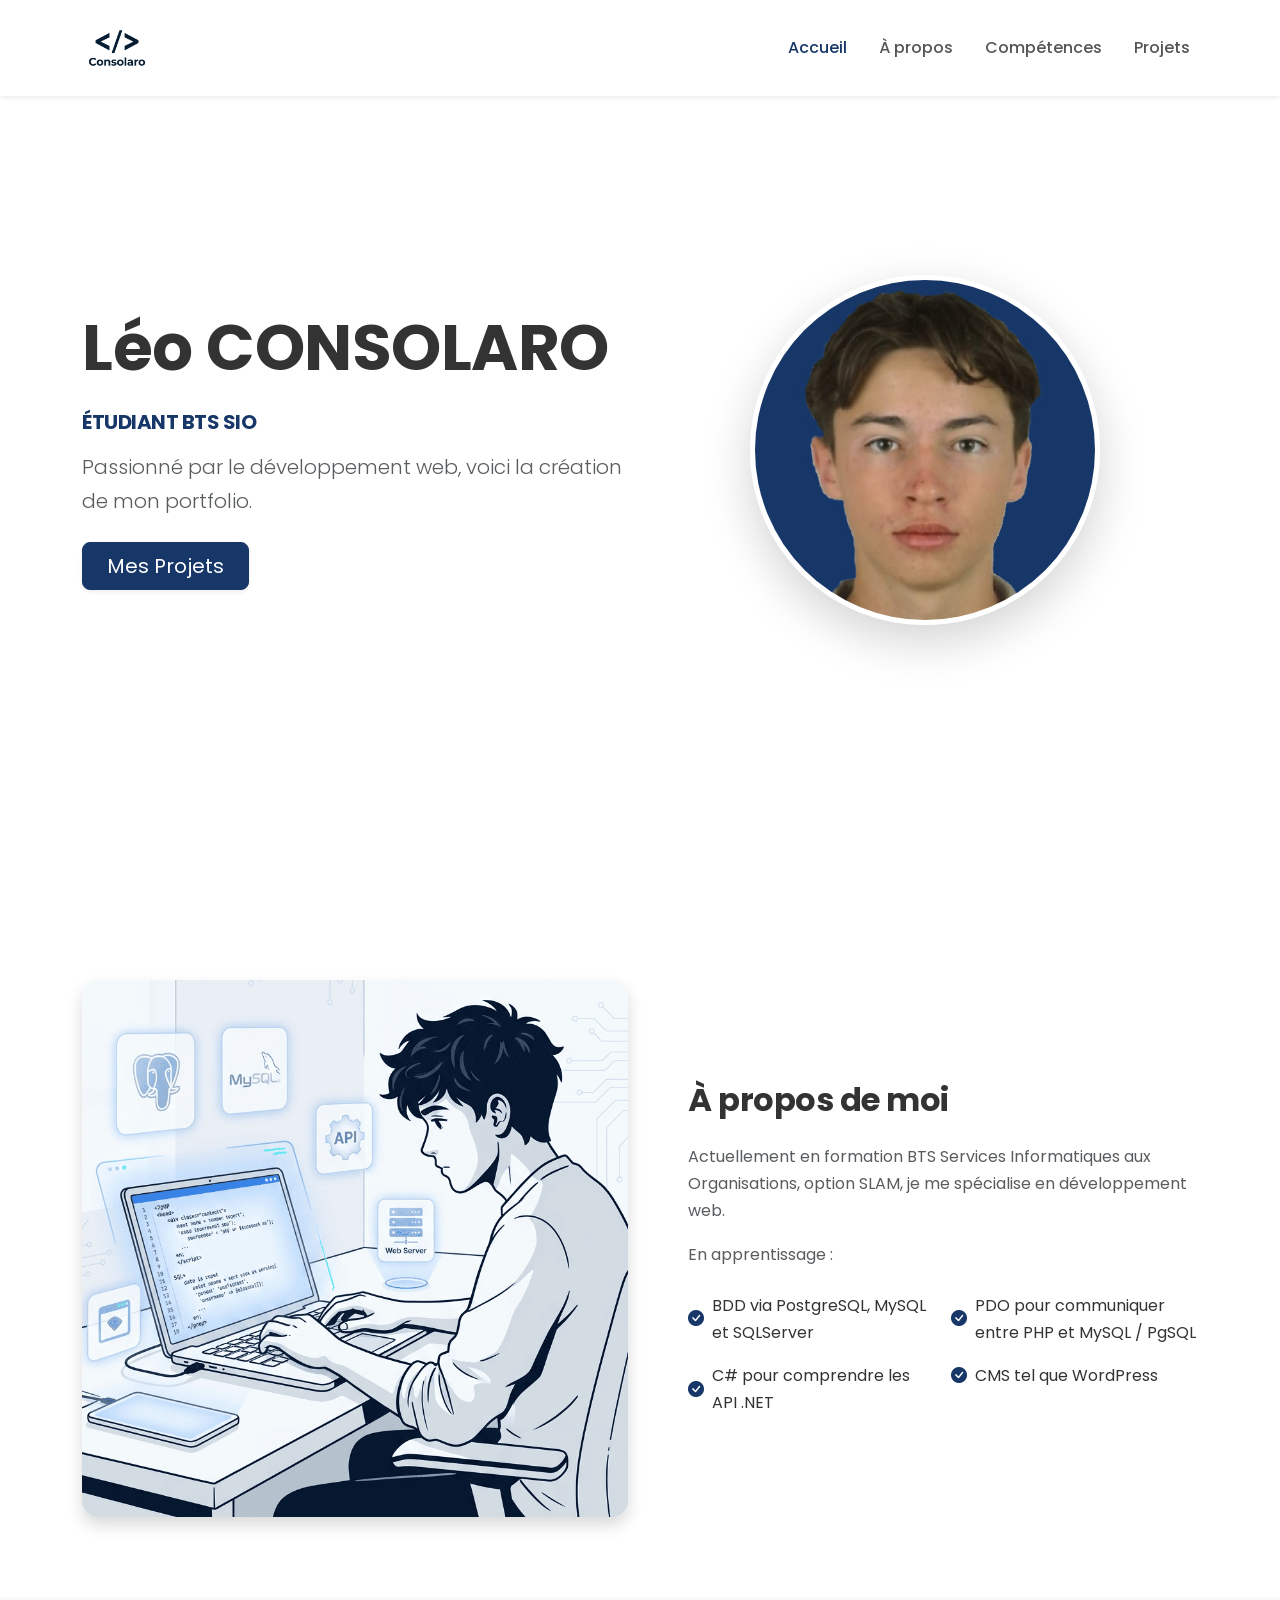
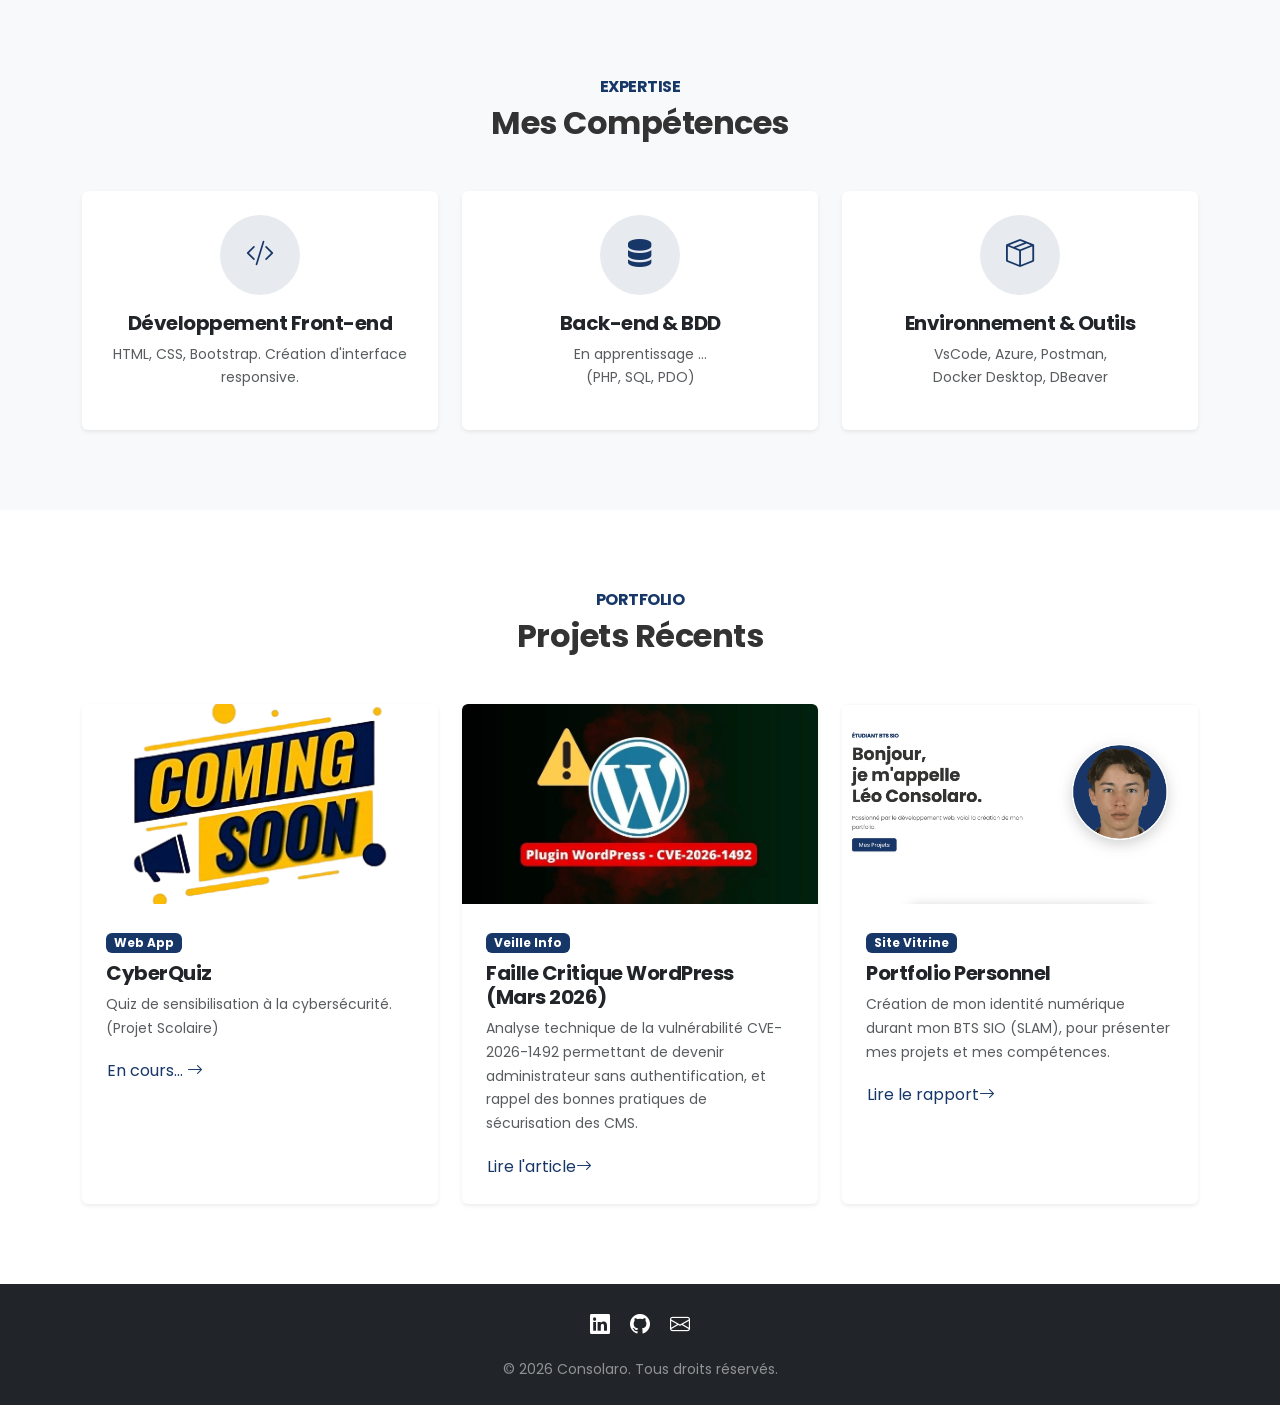
==== index.html @ ba916965 "Modification png/jpg en webp" ====
<!DOCTYPE html>
<html lang="fr">

<head>
    <meta charset="UTF-8">
    <meta name="viewport" content="width=device-width, initial-scale=1.0">
    <title>Portfolio BTS SIO - Léo Consolaro</title>
    <!-- Favicon -->
    <link rel="icon" type="image/webp" sizes="32x32" href="Portfoliofavicon.webp">
    <!-- Bootstrap 5 CSS -->
    <link href="https://cdn.jsdelivr.net/npm/bootstrap@5.3.0/dist/css/bootstrap.min.css" rel="stylesheet">
    <!-- Icônes Bootstrap -->
    <link rel="stylesheet" href="https://cdn.jsdelivr.net/npm/bootstrap-icons@1.10.0/font/bootstrap-icons.css">
    <!-- Google Fonts -->
    <link href="https://fonts.googleapis.com/css2?family=Poppins:wght@300;400;600;700&display=swap" rel="stylesheet">
    <!-- CSS-->
    <link rel="stylesheet" href="style.css">
</head>

<body data-bs-spy="scroll" data-bs-target="#navbar-example" data-bs-offset="80">
    <header>
        <!-- Navigation -->
        <nav id="navbar-example" class="navbar navbar-expand-lg fixed-top navbar-light bg-white shadow-sm">
            <div class="container">
                <a href="#accueil">
                    <img class="navbar-brand fw-bold" src="logo.webp" alt="Logo d'un étudiant BTS SIO Option SLAM"
                        id="logonavbar">
                </a>
                <button class="navbar-toggler" type="button" data-bs-toggle="collapse" data-bs-target="#navbarNav"
                    aria-controls="navbarNav" aria-expanded="false" aria-label="Toggle navigation">
                    <span class="navbar-toggler-icon"></span>
                </button>
                <div class="collapse navbar-collapse justify-content-end" id="navbarNav">
                    <ul class="navbar-nav">
                        <li class="nav-item"><a class="nav-link active" href="#accueil">Accueil</a></li>
                        <li class="nav-item"><a class="nav-link" href="#a-propos">À propos</a></li>
                        <li class="nav-item"><a class="nav-link" href="#competences">Compétences</a></li>
                        <li class="nav-item"><a class="nav-link" href="#projets">Projets</a></li>
                    </ul>
                </div>
            </div>
        </nav>
    </header>
    <main>
        <!-- Section Accueil (Hero) -->
        <section id="accueil" class="d-flex align-items-center min-vh-100 bg-light-gradient">
            <div class="container">
                <div class="row align-items-center">
                    <div class="col-lg-6 order-2 order-lg-1 hero-text">
                        
                        <h1 class="display-3 fw-bold mb-4">Léo CONSOLARO</h1>
                        <h5 class="text-uppercase text-primary fw-bold mb-3">Étudiant BTS SIO</h5>
                        <p class="lead text-muted mb-4">Passionné par le développement web, voici la création de mon
                            portfolio.</p>
                        <div class="d-flex gap-3">
                            <a href="#projets" class="btn btn-primary btn-lg px-4 shadow-sm">Mes Projets</a>
                        </div>
                    </div>
                    <div class="col-lg-6 order-1 order-lg-2 text-center mb-5 mb-lg-0">
                        <div class="photo-wrapper mx-auto">
                            <img src="Photo1.webp" alt="Photo d'étudiant en BTS SIO Option SLAM"
                                class="img-fluid rounded-circle shadow-lg profile-img">
                        </div>
                    </div>
                </div>
            </div>
        </section>

        <!-- Section À propos -->
        <section id="a-propos" class="py-6">
            <div class="container">
                <div class="row align-items-center">
                    <div class="col-lg-6 mb-4 mb-lg-0">
                        <img src="Photo2.webp" alt="Image d'étudiant en BTS SIO pendant qu'il code."
                            class="img-fluid rounded-4 shadow">
                    </div>
                    <div class="col-lg-6 ps-lg-5">
                        <h2 class="fw-bold mb-4">À propos de moi</h2>
                        <p class="text-muted">Actuellement en formation BTS Services Informatiques aux Organisations,
                            option SLAM, je me spécialise en développement web.</p>
                        <p class="text-muted mb-4">En apprentissage :</p>

                        <div class="row g-3">
                            <div class="col-sm-6">
                                <div class="d-flex align-items-center">
                                    <i class="bi bi-check-circle-fill text-primary me-2"></i>
                                    <span>BDD via PostgreSQL, MySQL et SQLServer</span>
                                </div>
                            </div>
                            <div class="col-sm-6">
                                <div class="d-flex align-items-center">
                                    <i class="bi bi-check-circle-fill text-primary me-2"></i>
                                    <span>PDO pour communiquer entre PHP et MySQL / PgSQL</span>
                                </div>
                            </div>
                            <div class="col-sm-6">
                                <div class="d-flex align-items-center">
                                    <i class="bi bi-check-circle-fill text-primary me-2"></i>
                                    <span>C# pour comprendre les API .NET</span>
                                </div>
                            </div>
                            <div class="col-sm-6">
                                <div class="d-flex align-items-center">
                                    <i class="bi bi-check-circle-fill text-primary me-2"></i>
                                    <span>CMS tel que WordPress</span>
                                </div>
                            </div>
                        </div>
                    </div>
                </div>
        </section>

        <!-- Section Compétences -->
        <section id="competences" class="py-6 bg-light">
            <div class="container">
                <div class="text-center mb-5">
                    <h6 class="text-primary text-uppercase fw-bold">Expertise</h6>
                    <h2 class="fw-bold">Mes Compétences</h2>
                </div>
                <div class="row g-4">
                    <!-- Carte Compétence 1 -->
                    <div class="col-md-4">
                        <div class="card h-100 border-0 shadow-sm p-4 text-center hover-card">
                            <div
                                class="icon-box mx-auto bg-primary-subtle text-primary rounded-circle mb-3 d-flex align-items-center justify-content-center">
                                <i class="bi bi-code-slash fs-3"></i>
                            </div>
                            <h5 class="fw-bold">Développement Front-end</h5>
                            <p class="text-muted small">HTML, CSS, Bootstrap. Création d'interface responsive.</p>
                        </div>
                    </div>
                    <!-- Carte Compétence 2 -->
                    <div class="col-md-4">
                        <div class="card h-100 border-0 shadow-sm p-4 text-center hover-card">
                            <div
                                class="icon-box mx-auto bg-primary-subtle text-primary rounded-circle mb-3 d-flex align-items-center justify-content-center">
                                <i class="bi bi-server fs-3"></i>
                            </div>
                            <h5 class="fw-bold">Back-end & BDD</h5>
                            <p class="text-muted small">En apprentissage ...<br>(PHP, SQL, PDO)</p>
                        </div>
                    </div>
                    <!-- Carte Compétence 3 -->
                    <div class="col-md-4">
                        <div class="card h-100 border-0 shadow-sm p-4 text-center hover-card">
                            <div
                                class="icon-box mx-auto bg-primary-subtle text-primary rounded-circle mb-3 d-flex align-items-center justify-content-center">
                                <i class="bi bi-box-seam fs-3"></i>
                            </div>
                            <h5 class="fw-bold">Environnement & Outils</h5>
                            <p class="text-muted small">VsCode, Azure, Postman,<br>Docker Desktop, DBeaver</p>
                        </div>
                    </div>
                </div>
            </div>
        </section>

        <!-- Section Projets -->
        <section id="projets" class="py-6">
            <div class="container">
                <div class="text-center mb-5">
                    <h6 class="text-primary text-uppercase fw-bold">Portfolio</h6>
                    <h2 class="fw-bold">Projets Récents</h2>
                </div>
                <div class="row g-4">
                    <!-- Projet 3 -->
                    <div class="col-lg-4 col-md-6">
                        <div class="card border-0 shadow-sm h-100 project-card">
                            <img src="ComingSoon.webp" class="card-img-top" alt="Image d'attente Projet BTS SIO"
                                style="height: 200px; object-fit: cover;">
                            <div class="card-body p-4">
                                <span class="badge bg-primary mb-2">Web App</span>
                                <h5 class="card-title fw-bold">CyberQuiz</h5>
                                <p class="card-text text-muted small">Quiz de sensibilisation à la
                                    cybersécurité.<br>(Projet Scolaire)</p>
                                <a class="btn btn-link text-primary text-decoration-none p-0">En cours... <i
                                        class="bi bi-arrow-right"></i></a>
                            </div>
                        </div>
                    </div>
                    <!-- Projet 2 -->
                    <div class="col-lg-4 col-md-6">
                        <div class="card border-0 shadow-sm h-100 project-card">
                            <img src="PhotoProjet2.webp" class="card-img-top" alt="Faille Critique WordPress"
                                style="height: 200px; object-fit: cover;">
                            <div class="card-body p-4">
                                <span class="badge bg-primary mb-2">Veille Info</span>
                                <h5 class="card-title fw-bold">Faille Critique WordPress (Mars 2026)</h5>
                                <p class="card-text text-muted small"> Analyse technique de la vulnérabilité
                                    CVE-2026-1492 permettant de devenir administrateur sans authentification, et
                                    rappel des bonnes pratiques de sécurisation des CMS.</p>
                                <a href="projet2.html" class="btn btn-link text-primary text-decoration-none p-0">Lire
                                    l'article<i class="bi bi-arrow-right"></i></a>
                            </div>
                        </div>
                    </div>
                    <!-- Projet 1 -->
                    <div class="col-lg-4 col-md-6">
                        <div class="card border-0 shadow-sm h-100 project-card">
                            <img src="PhotoProjet1.webp" class="card-img-top" alt="Portfolio BTS SIO"
                                style="height: 200px; object-fit: cover;">
                            <div class="card-body p-4">
                                <span class="badge bg-primary mb-2">Site Vitrine</span>
                                <h5 class="card-title fw-bold">Portfolio Personnel</h5>
                                <p class="card-text text-muted small">Création de mon identité numérique durant mon
                                    BTS
                                    SIO (SLAM), pour présenter mes projets et mes compétences.</p>
                                <a href="projet1.html" class="btn btn-link text-primary text-decoration-none p-0">Lire
                                    le
                                    rapport<i class="bi bi-arrow-right"></i></a>
                            </div>
                        </div>
                    </div>
                </div>
            </div>
        </section>
    </main>
    <!-- Footer -->
    <footer class="bg-dark text-white py-4 mt-auto">
        <div class="container text-center">
            <div class="mb-3 social-links">
                <a href="https://www.linkedin.com/in/l%C3%A9o-consolaro/" class="text-white text-decoration-none mx-2"
                    target="_blank"><i class="bi bi-linkedin fs-5"></i></a>
                <a href="https://github.com/LeoConsolaro" class="text-white text-decoration-none mx-2"
                    target="_blank"><i class="bi bi-github fs-5"></i></a>
                <a href="mailto:leoconso21@gmail.com" alt="mail: leoconso21@gmail.com"
                    class="text-white text-decoration-none mx-2"><i class="bi bi-envelope fs-5"></i></a>
            </div>
            <p class="small mb-0 opacity-50">&copy; 2026 Consolaro. Tous droits réservés.</p>
        </div>
    </footer>

    <!-- Bootstrap -->
    <script src="https://cdn.jsdelivr.net/npm/bootstrap@5.3.0/dist/js/bootstrap.bundle.min.js"></script>
    <!-- JavaScript -->
    <script src="script.js"></script>
</body>

</html>
---- style.css ----
:root {
    /* Couleur extraite photo */
    --primary-color: #173768; 
    --primary-hover: #0f264a;
    --font-main: 'Poppins', sans-serif;
}

body {
    font-family: var(--font-main);
    color: #333;
    line-height: 1.7;
}

/* Sections spacing */
.py-6 {
    padding-top: 5rem;
    padding-bottom: 5rem;
}

/* Typography Overrides */
h1, h2, h3, h4, h5, h6 {
    font-weight: 700;
    letter-spacing: -0.5px;
}

/* Text Colors */
.text-primary {
    color: var(--primary-color) !important;
}

.bg-primary {
    background-color: var(--primary-color) !important;
}

.bg-primary-subtle {
    background-color: rgba(23, 55, 104, 0.1) !important;
}

/* Buttons */
.btn-primary {
    background-color: var(--primary-color);
    border-color: var(--primary-color);
    transition: all 0.3s ease;
}

.btn-primary:hover {
    background-color: var(--primary-hover);
    border-color: var(--primary-hover);
    transform: translateY(-2px);
}

.btn-outline-dark:hover {
    background-color: #212529;
    color: #fff;
    transform: translateY(-2px);
}

/* Navbar */
.navbar-nav .nav-link {
    font-weight: 500;
    color: #555;
    margin-left: 1rem;
    position: relative;
}

.navbar-nav .nav-link.active,
.navbar-nav .nav-link:hover {
    color: var(--primary-color);
}

/* Image Profil */
.profile-img {
    border: 5px solid white;
    max-width: 350px;
    width: 100%;
    /* Petit effet subtil pour lisser */
    object-fit: cover;
}

/* Cards & Hover Effects */
.hover-card {
    transition: transform 0.3s ease, box-shadow 0.3s ease;
}

.hover-card:hover {
    transform: translateY(-10px);
    box-shadow: 0 1rem 3rem rgba(0,0,0,.1) !important;
}

.icon-box {
    width: 80px;
    height: 80px;
}

.project-card {
    transition: transform 0.3s ease;
    overflow: hidden;
}

.project-card:hover {
    transform: translateY(-5px);
}

/* Form inputs */
.form-control:focus {
    box-shadow: none;
    border: 1px solid var(--primary-color);
    background-color: #fff;
}

/* Social links in footer */
.social-links a i {
    transition: transform 0.3s;
}
.social-links a:hover i {
    transform: scale(1.2);
    color: #ccc;
}

#logonavbar{
    width:70px;
}

@media (max-width: 768px){
    #logonavbar{
        width: 40px;
    }
     #accueil {
        padding-top: 100px; 
    }
}

/* Utilitaires pour réutiliser votre couleur bleue */
.text-primary-dark {
    color: var(--primary-dark) !important;
}

.bg-primary-dark {
    background-color: var(--primary-dark) !important;
}

.hover-primary:hover {
    color: var(--primary-dark) !important;
    transition: color 0.3s ease;
}

/* Style spécifique pour le contenu de l'article */
.article-content p {
    font-size: 1.1rem;
    line-height: 1.8;
    color: #4a5568;
}

.article-content h2 {
    color: #2d3748;
}

.article-content code {
    background-color: #f1f5f9;
    padding: 0.2rem 0.4rem;
    border-radius: 4px;
    color: #e53e3e;
    font-size: 0.9em;
}

/* Ajustement de la navbar */
.navbar-brand span:first-child {
    line-height: 1;
}

.navbar-brand span:last-child {
    letter-spacing: 1px;
    text-transform: uppercase;
    font-weight: 800;
}
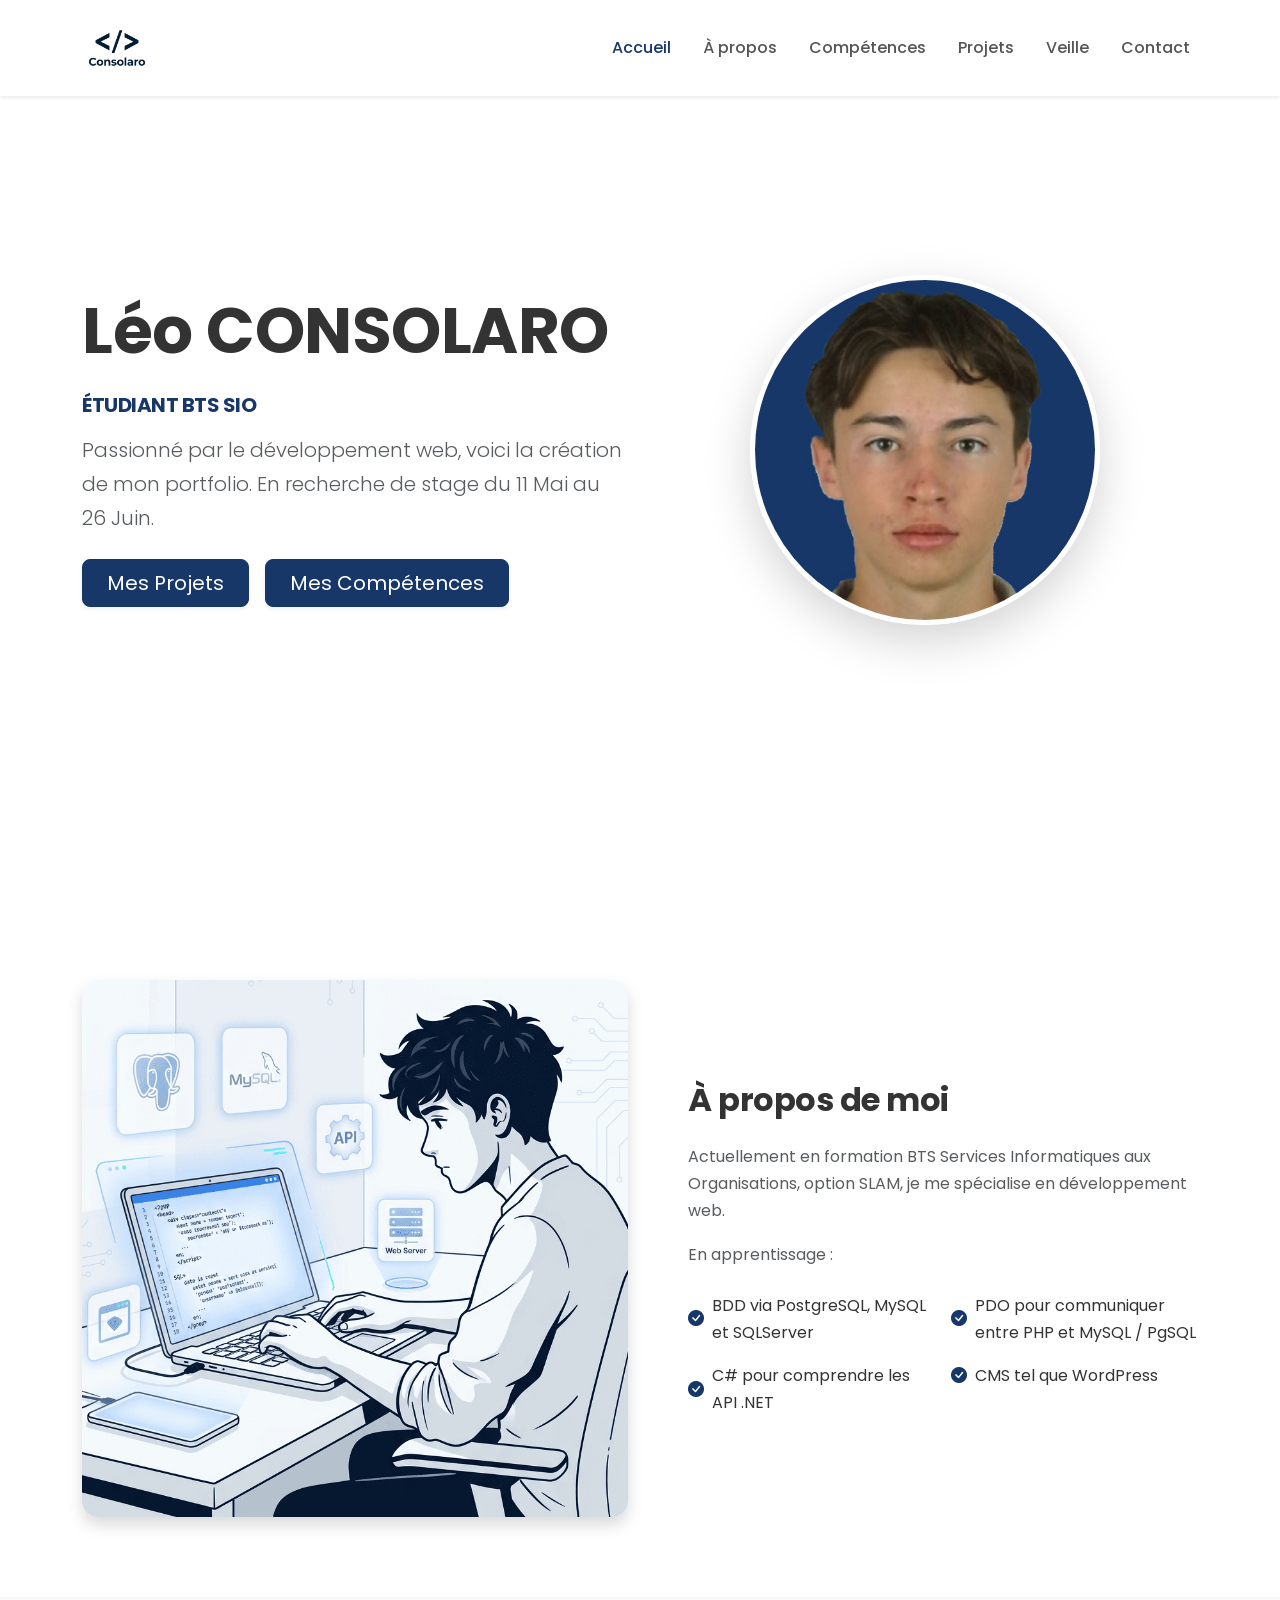
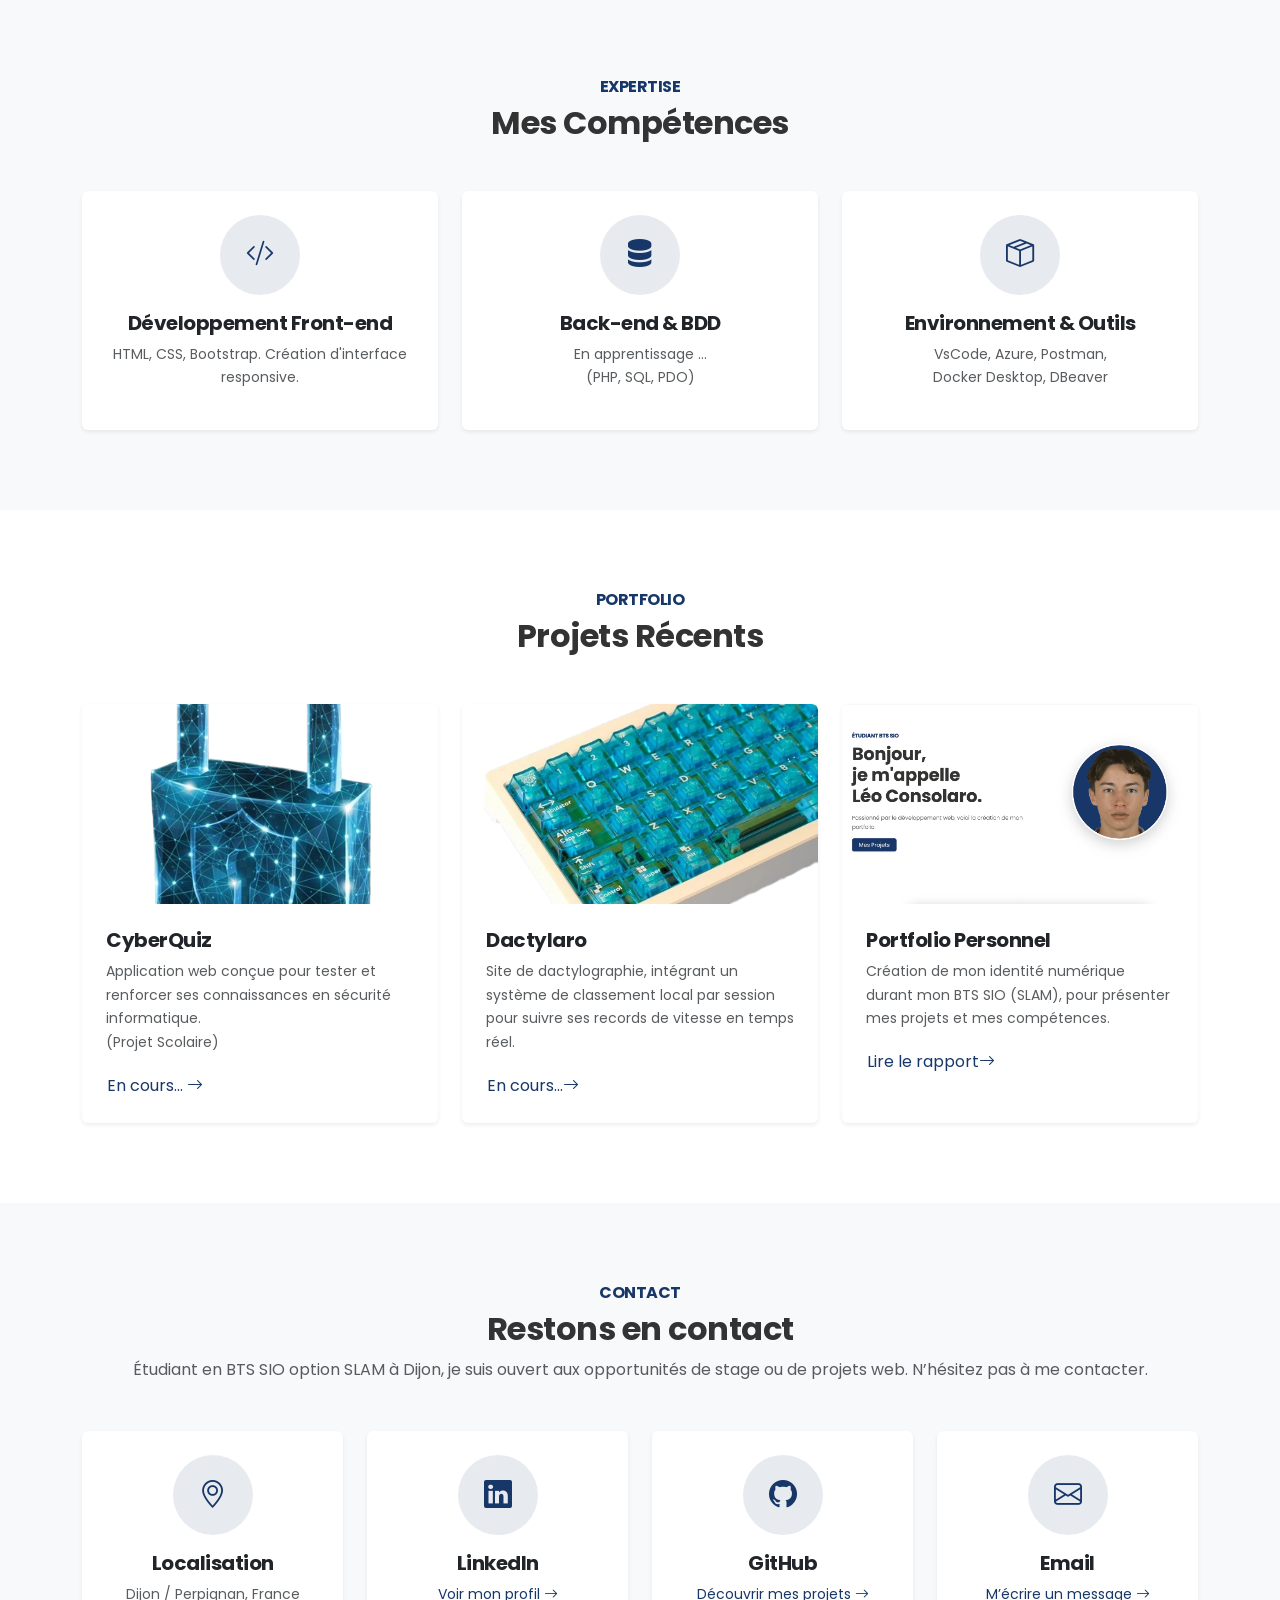
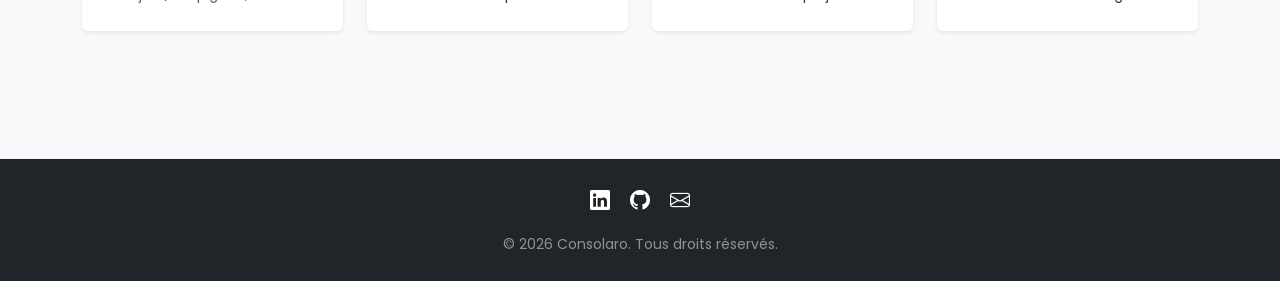
==== commit 4e298cdb: "Ajout catégories Veille + Contact et changement Projets Récents" ====
--- a/index.html
+++ b/index.html
@@ -4,9 +4,25 @@
 <head>
     <meta charset="UTF-8">
     <meta name="viewport" content="width=device-width, initial-scale=1.0">
+    <meta name="description"
+        content="Portfolio web de Léo Consolaro, étudiant BTS SIO SLAM à Dijon, présentant ses compétences en développement front‑end, back‑end, et cybersécurité à travers des projets web lors de son apprentissage.">
+    <meta name="robots" content="index, follow">
+    <meta name="google-site-verification" content="atQ6K7RKg30ZGMltz-yJf18lIz9Z-2QzzyhZ0rAN-hM" />
+
+    <!-- Schema.org JSON-LD pour Person par IA-->
+    <script type="application/ld+json">
+  {
+    "@context": "https://schema.org",
+    "@type": "Person",
+    "name": "Léo Consolaro",
+    "jobTitle": "Étudiant BTS SIO SLAM",
+    "url": "https://leoconsolaro.github.io/"
+  }
+  </script>
+
     <title>Portfolio BTS SIO - Léo Consolaro</title>
     <!-- Favicon -->
-    <link rel="icon" type="image/webp" sizes="32x32" href="Portfoliofavicon.webp">
+    <link rel="icon" type="image/webp" sizes="32x32" href="assets/Portfoliofavicon.webp">
     <!-- Bootstrap 5 CSS -->
     <link href="https://cdn.jsdelivr.net/npm/bootstrap@5.3.0/dist/css/bootstrap.min.css" rel="stylesheet">
     <!-- Icônes Bootstrap -->
@@ -23,8 +39,8 @@
         <nav id="navbar-example" class="navbar navbar-expand-lg fixed-top navbar-light bg-white shadow-sm">
             <div class="container">
                 <a href="#accueil">
-                    <img class="navbar-brand fw-bold" src="logo.webp" alt="Logo d'un étudiant BTS SIO Option SLAM"
-                        id="logonavbar">
+                    <img class="navbar-brand fw-bold" src="assets/logo.webp"
+                        alt="Logo d'un étudiant BTS SIO Option SLAM" id="logonavbar">
                 </a>
                 <button class="navbar-toggler" type="button" data-bs-toggle="collapse" data-bs-target="#navbarNav"
                     aria-controls="navbarNav" aria-expanded="false" aria-label="Toggle navigation">
@@ -36,6 +52,8 @@
                         <li class="nav-item"><a class="nav-link" href="#a-propos">À propos</a></li>
                         <li class="nav-item"><a class="nav-link" href="#competences">Compétences</a></li>
                         <li class="nav-item"><a class="nav-link" href="#projets">Projets</a></li>
+                        <li class="nav-item"><a class="nav-link" href="veille.html">Veille</a></li>
+                        <li class="nav-item"><a class="nav-link" href="#contact">Contact</a></li>
                     </ul>
                 </div>
             </div>
@@ -47,18 +65,20 @@
             <div class="container">
                 <div class="row align-items-center">
                     <div class="col-lg-6 order-2 order-lg-1 hero-text">
-                        
+
                         <h1 class="display-3 fw-bold mb-4">Léo CONSOLARO</h1>
                         <h5 class="text-uppercase text-primary fw-bold mb-3">Étudiant BTS SIO</h5>
                         <p class="lead text-muted mb-4">Passionné par le développement web, voici la création de mon
-                            portfolio.</p>
+                            portfolio. En recherche de stage du 11 Mai au 26 Juin.</p>
                         <div class="d-flex gap-3">
                             <a href="#projets" class="btn btn-primary btn-lg px-4 shadow-sm">Mes Projets</a>
-                        </div>
+                            <a href="#competences" class="btn btn-primary btn-lg px-4 shadow-sm">Mes Compétences</a>
+                        </div>
+
                     </div>
                     <div class="col-lg-6 order-1 order-lg-2 text-center mb-5 mb-lg-0">
                         <div class="photo-wrapper mx-auto">
-                            <img src="Photo1.webp" alt="Photo d'étudiant en BTS SIO Option SLAM"
+                            <img src="assets/Photo1.webp" alt="Photo d'étudiant en BTS SIO Option SLAM"
                                 class="img-fluid rounded-circle shadow-lg profile-img">
                         </div>
                     </div>
@@ -71,7 +91,7 @@
             <div class="container">
                 <div class="row align-items-center">
                     <div class="col-lg-6 mb-4 mb-lg-0">
-                        <img src="Photo2.webp" alt="Image d'étudiant en BTS SIO pendant qu'il code."
+                        <img src="assets/Photo2.webp" alt="Image d'étudiant en BTS SIO pendant qu'il code."
                             class="img-fluid rounded-4 shadow">
                     </div>
                     <div class="col-lg-6 ps-lg-5">
@@ -166,13 +186,12 @@
                     <!-- Projet 3 -->
                     <div class="col-lg-4 col-md-6">
                         <div class="card border-0 shadow-sm h-100 project-card">
-                            <img src="ComingSoon.webp" class="card-img-top" alt="Image d'attente Projet BTS SIO"
-                                style="height: 200px; object-fit: cover;">
+                            <img src="assets/PhotoProjet3.webp" class="card-img-top"
+                                alt="Image d'attente Projet BTS SIO" style="height: 200px; object-fit: cover;">
                             <div class="card-body p-4">
-                                <span class="badge bg-primary mb-2">Web App</span>
                                 <h5 class="card-title fw-bold">CyberQuiz</h5>
-                                <p class="card-text text-muted small">Quiz de sensibilisation à la
-                                    cybersécurité.<br>(Projet Scolaire)</p>
+                                <p class="card-text text-muted small">Application web conçue pour tester et renforcer
+                                    ses connaissances en sécurité informatique.<br>(Projet Scolaire)</p>
                                 <a class="btn btn-link text-primary text-decoration-none p-0">En cours... <i
                                         class="bi bi-arrow-right"></i></a>
                             </div>
@@ -181,26 +200,24 @@
                     <!-- Projet 2 -->
                     <div class="col-lg-4 col-md-6">
                         <div class="card border-0 shadow-sm h-100 project-card">
-                            <img src="PhotoProjet2.webp" class="card-img-top" alt="Faille Critique WordPress"
+                            <img src="assets/PhotoProjet2.webp" class="card-img-top" alt="Faille Critique WordPress"
                                 style="height: 200px; object-fit: cover;">
                             <div class="card-body p-4">
-                                <span class="badge bg-primary mb-2">Veille Info</span>
-                                <h5 class="card-title fw-bold">Faille Critique WordPress (Mars 2026)</h5>
-                                <p class="card-text text-muted small"> Analyse technique de la vulnérabilité
-                                    CVE-2026-1492 permettant de devenir administrateur sans authentification, et
-                                    rappel des bonnes pratiques de sécurisation des CMS.</p>
-                                <a href="projet2.html" class="btn btn-link text-primary text-decoration-none p-0">Lire
-                                    l'article<i class="bi bi-arrow-right"></i></a>
+                                <h5 class="card-title fw-bold">Dactylaro</h5>
+                                <p class="card-text text-muted small"> Site de dactylographie, intégrant un système de
+                                    classement local par session pour suivre ses
+                                    records de vitesse en temps réel.</p>
+                                <a class="btn btn-link text-primary text-decoration-none p-0">En cours...<i
+                                        class="bi bi-arrow-right"></i></a>
                             </div>
                         </div>
                     </div>
                     <!-- Projet 1 -->
                     <div class="col-lg-4 col-md-6">
                         <div class="card border-0 shadow-sm h-100 project-card">
-                            <img src="PhotoProjet1.webp" class="card-img-top" alt="Portfolio BTS SIO"
+                            <img src="assets/PhotoProjet1.webp" class="card-img-top" alt="Portfolio BTS SIO"
                                 style="height: 200px; object-fit: cover;">
                             <div class="card-body p-4">
-                                <span class="badge bg-primary mb-2">Site Vitrine</span>
                                 <h5 class="card-title fw-bold">Portfolio Personnel</h5>
                                 <p class="card-text text-muted small">Création de mon identité numérique durant mon
                                     BTS
@@ -215,6 +232,84 @@
             </div>
         </section>
     </main>
+    <!-- Section Contact -->
+    <section id="contact" class="py-6 bg-light">
+        <div class="container">
+            <div class="text-center mb-5">
+                <h6 class="text-primary text-uppercase fw-bold">Contact</h6>
+                <h2 class="fw-bold">Restons en contact</h2>
+                <p class="text-muted">
+                    Étudiant en BTS SIO option SLAM à Dijon, je suis ouvert aux opportunités de stage ou de projets web.
+                    N’hésitez pas à me contacter.
+                </p>
+            </div>
+
+            <div class="row g-4 mb-5">
+                <!-- Localisation -->
+                <div class="col-md-6 col-lg-3">
+                    <div class="card border-0 shadow-sm p-4 h-100 text-center">
+                        <div
+                            class="icon-box mx-auto bg-primary-subtle text-primary rounded-circle mb-3 d-flex align-items-center justify-content-center">
+                            <i class="bi bi-geo-alt fs-3"></i>
+                        </div>
+                        <h5 class="fw-bold mb-2">Localisation</h5>
+                        <p class="text-muted small mb-0">
+                            Dijon / Perpignan, France
+                        </p>
+                    </div>
+                </div>
+
+                <!-- LinkedIn -->
+                <div class="col-md-6 col-lg-3">
+                    <a href="https://www.linkedin.com/in/l%C3%A9o-consolaro/" target="_blank"
+                        class="text-decoration-none text-dark">
+                        <div class="card border-0 shadow-sm p-4 h-100 text-center hover-card">
+                            <div
+                                class="icon-box mx-auto bg-primary-subtle text-primary rounded-circle mb-3 d-flex align-items-center justify-content-center">
+                                <i class="bi bi-linkedin fs-3"></i>
+                            </div>
+                            <h5 class="fw-bold mb-2">LinkedIn</h5>
+                            <span class="small text-primary">Voir mon profil <i class="bi bi-arrow-right"></i></span>
+                        </div>
+                    </a>
+                </div>
+
+                <!-- GitHub -->
+                <div class="col-md-6 col-lg-3">
+                    <a href="https://github.com/LeoConsolaro" target="_blank" class="text-decoration-none text-dark">
+                        <div class="card border-0 shadow-sm p-4 h-100 text-center hover-card">
+                            <div
+                                class="icon-box mx-auto bg-primary-subtle text-primary rounded-circle mb-3 d-flex align-items-center justify-content-center">
+                                <i class="bi bi-github fs-3"></i>
+                            </div>
+                            <h5 class="fw-bold mb-2">GitHub</h5>
+                            <span class="small text-primary">Découvrir mes projets <i
+                                    class="bi bi-arrow-right"></i></span>
+                        </div>
+                    </a>
+                </div>
+
+                <!-- Email -->
+                <div class="col-md-6 col-lg-3">
+                    <a href="mailto:leoconso21@gmail.com" class="text-decoration-none text-dark">
+                        <div class="card border-0 shadow-sm p-4 h-100 text-center hover-card">
+                            <div
+                                class="icon-box mx-auto bg-primary-subtle text-primary rounded-circle mb-3 d-flex align-items-center justify-content-center">
+                                <i class="bi bi-envelope fs-3"></i>
+                            </div>
+                            <h5 class="fw-bold mb-2">Email</h5>
+                            <span class="small text-primary">M’écrire un message <i
+                                    class="bi bi-arrow-right"></i></span>
+                        </div>
+                    </a>
+                </div>
+            </div>
+        </div>
+
+
+        
+    </section>
+
     <!-- Footer -->
     <footer class="bg-dark text-white py-4 mt-auto">
         <div class="container text-center">
@@ -223,8 +318,8 @@
                     target="_blank"><i class="bi bi-linkedin fs-5"></i></a>
                 <a href="https://github.com/LeoConsolaro" class="text-white text-decoration-none mx-2"
                     target="_blank"><i class="bi bi-github fs-5"></i></a>
-                <a href="mailto:leoconso21@gmail.com" alt="mail: leoconso21@gmail.com"
-                    class="text-white text-decoration-none mx-2"><i class="bi bi-envelope fs-5"></i></a>
+                <a href="mailto:leoconso21@gmail.com" class="text-white text-decoration-none mx-2"><i
+                        class="bi bi-envelope fs-5"></i></a>
             </div>
             <p class="small mb-0 opacity-50">&copy; 2026 Consolaro. Tous droits réservés.</p>
         </div>
